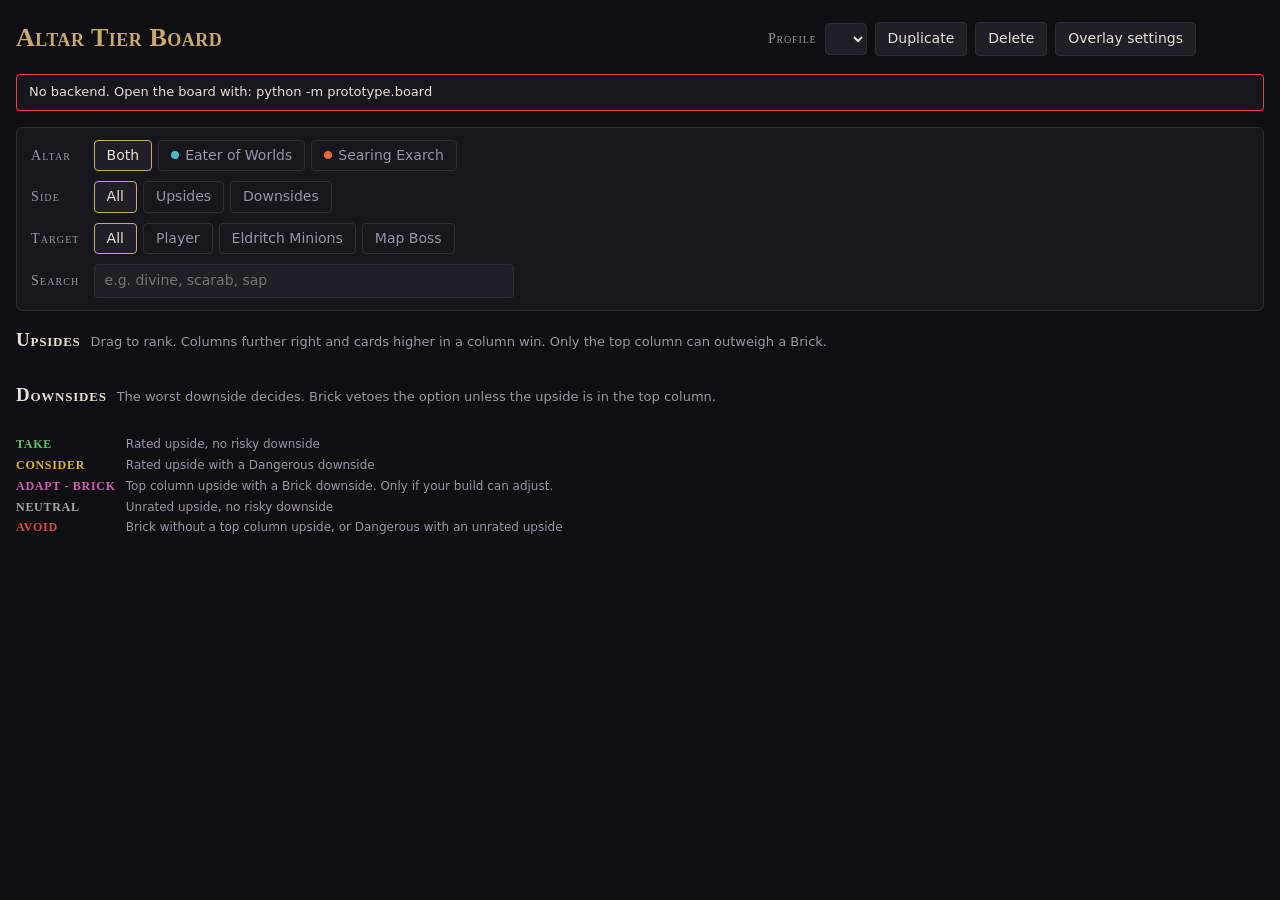
==== ui/board/index.html @ e9143163 "Board: '+ Column' button sits in the header of the top (rightmost) column" ====
<!doctype html>
<html lang="en">
<head>
<meta charset="utf-8">
<meta name="viewport" content="width=device-width, initial-scale=1">
<title>Altar Tier Board</title>
<link rel="stylesheet" href="board.css">
</head>
<body>
<div class="app">
  <header class="top">
    <div class="brand">
      <h1>Altar Tier Board</h1>
      <p id="subtitle">Loading…</p>
    </div>
    <div class="profile">
      <label for="profile">Profile</label>
      <select id="profile"></select>
      <button class="btn" id="dup" type="button">Duplicate</button>
      <button class="btn" id="del" type="button">Delete</button>
      <button class="btn" id="hud-toggle" type="button" aria-expanded="false" aria-controls="hud">Overlay settings</button>
      <span class="saved" id="saved" aria-live="polite"></span>
    </div>
  </header>

  <div class="notice" id="ro" hidden>
    <strong>This profile is read-only.</strong> Duplicate it to make your own version.
  </div>
  <div class="notice error" id="err" hidden></div>

  <section class="filters hud" id="hud" aria-label="Overlay settings" hidden>
    <span class="lbl">Text size</span>
    <div class="ctl">
      <input type="range" id="s-font" min="10" max="24" step="1">
      <output id="o-font" for="s-font"></output>
      <small>icons scale with the text</small>
    </div>
    <span class="lbl">Tiers</span>
    <div class="seg" data-setting="hud_tiers">
      <button type="button" data-v="highlight">Highlight</button>
      <button type="button" data-v="off">Off</button>
    </div>
    <span class="lbl">Values</span>
    <div class="seg" data-setting="hud_values">
      <button type="button" data-v="true">On</button>
      <button type="button" data-v="false">Off</button>
    </div>
    <span class="lbl">Alpha</span>
    <div class="ctl">
      <input type="range" id="s-opacity" min="10" max="100" step="5">
      <output id="o-opacity" for="s-opacity"></output>
      <small>of the option that is not the pick (ADAPT - BRICK is never dimmed)</small>
    </div>
    <span class="lbl">Position</span>
    <div class="ctl">
      <label>X <input type="number" id="s-offset" min="-3000" max="3000" step="10"> px</label>
      <label>Y <input type="number" id="s-bottom" min="0" max="2000" step="5"> px</label>
      <small>Anchor: bottom center of the screen. X moves right (negative: left), Y moves up.</small>
    </div>
    <span></span>
    <div class="ctl">
      <button class="btn" id="s-reset" type="button">Reset to defaults</button>
      <span class="saved" id="s-saved" aria-live="polite"></span>
    </div>
  </section>

  <section class="filters" aria-label="Filters">
    <span class="lbl">Altar</span>
    <div class="seg" data-filter="altar">
      <button type="button" data-v="both" aria-pressed="true">Both</button>
      <button type="button" data-v="eater" aria-pressed="false"><span class="dot" style="background:var(--eater)"></span>Eater of Worlds</button>
      <button type="button" data-v="exarch" aria-pressed="false"><span class="dot" style="background:var(--exarch)"></span>Searing Exarch</button>
    </div>
    <span class="lbl">Side</span>
    <div class="seg" data-filter="side">
      <button type="button" data-v="all" aria-pressed="true">All</button>
      <button type="button" data-v="upside" aria-pressed="false">Upsides</button>
      <button type="button" data-v="downside" aria-pressed="false">Downsides</button>
    </div>
    <span class="lbl">Target</span>
    <div class="seg" data-filter="target">
      <button type="button" data-v="all" aria-pressed="true">All</button>
      <button type="button" data-v="player" aria-pressed="false">Player</button>
      <button type="button" data-v="minions" aria-pressed="false">Eldritch Minions</button>
      <button type="button" data-v="boss" aria-pressed="false">Map Boss</button>
    </div>
    <span class="lbl">Search</span>
    <div class="search-row">
      <input type="search" id="q" placeholder="e.g. divine, scarab, sap" autocomplete="off">
    </div>
  </section>

  <section class="board" id="board-upside">
    <h2>Upsides <small>Drag to rank. Columns further right and cards higher in a column win. Only the top column can outweigh a Brick.</small></h2>
    <div class="cols-wrap"><div class="cols up" id="cols-upside"></div></div>
  </section>
  <section class="board" id="board-downside">
    <h2>Downsides <small>The worst downside decides. Brick vetoes the option unless the upside is in the top column.</small></h2>
    <div class="cols-wrap"><div class="cols down" id="cols-downside"></div></div>
  </section>

  <section class="legend" aria-label="Verdicts">
    <b style="color:var(--v-take)">TAKE</b><span>Rated upside, no risky downside</span>
    <b style="color:var(--v-consider)">CONSIDER</b><span>Rated upside with a Dangerous downside</span>
    <b style="color:var(--v-adapt)">ADAPT - BRICK</b><span>Top column upside with a Brick downside. Only if your build can adjust.</span>
    <b style="color:var(--v-neutral)">NEUTRAL</b><span>Unrated upside, no risky downside</span>
    <b style="color:var(--v-avoid)">AVOID</b><span>Brick without a top column upside, or Dangerous with an unrated upside</span>
  </section>
</div>

<script src="qrc:///qtwebchannel/qwebchannel.js"></script>
<script src="board.js"></script>
</body>
</html>
---- ui/board/board.css ----
/* Single dark look on purpose: the board sits next to the game. */
:root {
  color-scheme: dark;
  --bg: #0f0e12;
  --panel: #17161c;
  --panel-2: #201e27;
  --line: #2e2b36;
  --fg: #e7e1d4;
  --muted: #9b94a7;
  --gold: #c9aa6b;
  --eater: #48b8cc;
  --exarch: #e2683f;
  --up-text: #9db8ff;
  --down-text: #e08b8b;
  --t-s: #d9b25a;
  --t-a: #b48cf0;
  --t-b: #6fa4dc;
  --t-un: #5d5868;
  --t-fine: #6d9a78;
  --t-danger: #e0a43a;
  --t-brick: #e04a4a;
  --v-take: #5cc46a;
  --v-consider: #e2b33c;
  --v-neutral: #a3a7ad;
  --v-avoid: #e04848;
  --v-adapt: #d65db1;
  --font-display: "Palatino Linotype", "Book Antiqua", Georgia, serif;
  --font-body: "Segoe UI", system-ui, sans-serif;
}
* { box-sizing: border-box; }
[hidden] { display: none !important; }   /* display rules below must not override it */
html, body { background: var(--bg); color: var(--fg); margin: 0; }
body { font-family: var(--font-body); font-size: 14px; line-height: 1.4; padding: 20px 16px 40px; }
.app { display: flex; flex-direction: column; gap: 16px; }   /* full window width: wide screens fit more columns */

header.top { display: flex; flex-wrap: wrap; align-items: center; justify-content: space-between; gap: 12px; }
.brand h1 { font-family: var(--font-display); font-weight: 700; font-size: 26px; margin: 0; color: var(--gold); letter-spacing: .02em; font-variant: small-caps; }
.brand p { margin: 2px 0 0; color: var(--muted); font-size: 13px; }
.profile { display: flex; align-items: center; gap: 8px; flex-wrap: wrap; }
.profile label { font-family: var(--font-display); color: var(--muted); font-size: 14px; font-variant: small-caps; letter-spacing: .06em; }
.saved { color: var(--muted); font-size: 12px; min-width: 60px; }
select, button, input { font: inherit; color: var(--fg); }
select, input[type="search"] { background: var(--panel-2); border: 1px solid var(--line); border-radius: 4px; padding: 6px 10px; }
button.btn { background: var(--panel-2); border: 1px solid var(--line); border-radius: 4px; padding: 6px 12px; cursor: pointer; }
button.btn:hover:not(:disabled) { border-color: var(--gold); }
button.btn:disabled { opacity: .4; cursor: default; }
:focus-visible { outline: 2px solid var(--gold); outline-offset: 2px; }

.notice { border: 1px solid var(--line); background: var(--panel); border-radius: 4px; padding: 8px 12px; color: var(--muted); font-size: 13px; }
.notice strong { color: var(--fg); }
.notice.error { border-color: var(--t-brick); color: var(--fg); }

.filters { background: var(--panel); border: 1px solid var(--line); border-radius: 6px; padding: 12px 14px; display: grid; grid-template-columns: auto 1fr; gap: 10px 14px; align-items: center; }
.filters .lbl { font-family: var(--font-display); color: var(--muted); font-size: 14px; font-variant: small-caps; letter-spacing: .08em; }
.seg { display: flex; flex-wrap: wrap; gap: 6px; }
.seg button { background: transparent; border: 1px solid var(--line); border-radius: 4px; padding: 5px 12px; cursor: pointer; color: var(--muted); }
.seg button[aria-pressed="true"] { color: var(--fg); border-color: var(--gold); background: var(--panel-2); }
.seg .dot { display: inline-block; width: 8px; height: 8px; border-radius: 50%; margin-right: 6px; vertical-align: 1px; }
.search-row input { width: 100%; max-width: 420px; }

.board h2 { font-family: var(--font-display); font-weight: 700; font-size: 19px; margin: 0 0 8px; font-variant: small-caps; letter-spacing: .04em; display: flex; align-items: baseline; gap: 10px; }
.board h2 small { font-family: var(--font-body); font-variant: normal; font-weight: 400; font-size: 13px; color: var(--muted); letter-spacing: 0; }
.cols-wrap { overflow-x: auto; padding-bottom: 4px; }
.cols { display: grid; gap: 10px; justify-content: start; }

.col { background: var(--panel); border: 1px solid var(--line); border-top: 3px solid var(--tier); border-radius: 6px; display: flex; flex-direction: column; min-width: 0; }
.col header { display: flex; justify-content: space-between; align-items: baseline; padding: 8px 10px 4px; }
.col header b { font-family: var(--font-display); font-size: 17px; color: var(--tier); letter-spacing: .05em; }
.col header { gap: 6px; }
.col header .count { font-size: 12px; color: var(--muted); font-variant-numeric: tabular-nums; }
.col header .tools { margin-left: auto; display: flex; gap: 2px; opacity: 0; transition: opacity .12s; }
.col:hover header .tools, .col header .tools:focus-within { opacity: 1; }
.col header .tools button { background: transparent; border: 1px solid transparent; border-radius: 3px; color: var(--muted); cursor: pointer; padding: 0 5px; font-size: 13px; }
.col header .tools button:hover:not(:disabled) { border-color: var(--line); color: var(--fg); }
.col header .tools button:disabled { visibility: hidden; }
.col header .add-col { background: var(--panel-2); border: 1px solid var(--line); border-radius: 4px; color: var(--fg); cursor: pointer; padding: 1px 8px; font-size: 12px; white-space: nowrap; }
.col header .add-col:hover:not(:disabled) { border-color: var(--tier); }
.col header .add-col:disabled { opacity: .4; cursor: default; }
.col .hint { font-size: 12px; color: var(--muted); padding: 0 10px 6px; }
.list { display: flex; flex-direction: column; gap: 8px; padding: 6px 8px 10px; min-height: 90px; max-height: 62vh; overflow-y: auto; border-radius: 0 0 6px 6px; }
.col.over .list { background: color-mix(in srgb, var(--tier) 10%, transparent); }
.col.over { border-color: color-mix(in srgb, var(--tier) 60%, var(--line)); }
.drop-mark { flex: none; height: 3px; margin: -2px 2px; border-radius: 2px; background: var(--tier); box-shadow: 0 0 6px var(--tier); pointer-events: none; }
.empty { color: var(--muted); font-size: 12px; text-align: center; padding: 18px 4px; border: 1px dashed var(--line); border-radius: 4px; }

.card { background: var(--panel-2); border: 1px solid var(--line); border-radius: 5px; padding: 8px 9px; cursor: grab; display: flex; flex-direction: column; gap: 6px; user-select: none; }
.card:hover { border-color: color-mix(in srgb, var(--gold) 60%, var(--line)); }
.card.dragging { opacity: .4; }
.card.locked { cursor: default; }
.card .meta { display: flex; gap: 6px; align-items: center; flex-wrap: wrap; font-size: 11px; }
.chip { border: 1px solid var(--line); border-radius: 3px; padding: 1px 6px; color: var(--muted); text-transform: uppercase; letter-spacing: .06em; }
.chip.altar { color: var(--c); border-color: color-mix(in srgb, var(--c) 45%, var(--line)); }
.chip.rare { color: var(--t-s); border-color: color-mix(in srgb, var(--t-s) 45%, var(--line)); }
.card .w { margin-left: auto; color: var(--muted); font-variant-numeric: tabular-nums; }
.card .txt { font-size: 13.5px; line-height: 1.3; }
.card.upside .txt { color: var(--up-text); }
.card.downside .txt { color: var(--down-text); }
.card .moves { display: flex; justify-content: space-between; }
.card .moves button { background: transparent; border: 1px solid transparent; color: var(--muted); border-radius: 3px; padding: 0 6px; cursor: pointer; font-size: 13px; }
.card .moves button:hover:not(:disabled) { border-color: var(--line); color: var(--fg); }
.card .moves button:disabled { visibility: hidden; }

.legend { display: grid; grid-template-columns: auto 1fr; gap: 4px 10px; font-size: 12px; color: var(--muted); max-width: 640px; }
.legend b { font-family: var(--font-display); letter-spacing: .06em; }

.hud .ctl { display: flex; align-items: center; gap: 10px; flex-wrap: wrap; }
.hud .ctl small { color: var(--muted); font-size: 12px; }
.hud .ctl label { display: flex; align-items: center; gap: 6px; color: var(--muted); }
.hud input[type="range"] { width: 220px; accent-color: var(--gold); }
.hud input[type="number"] { width: 80px; background: var(--panel-2); border: 1px solid var(--line); border-radius: 4px; padding: 5px 8px; }
.hud output { min-width: 48px; font-variant-numeric: tabular-nums; }
button.btn[aria-expanded="true"] { border-color: var(--gold); }
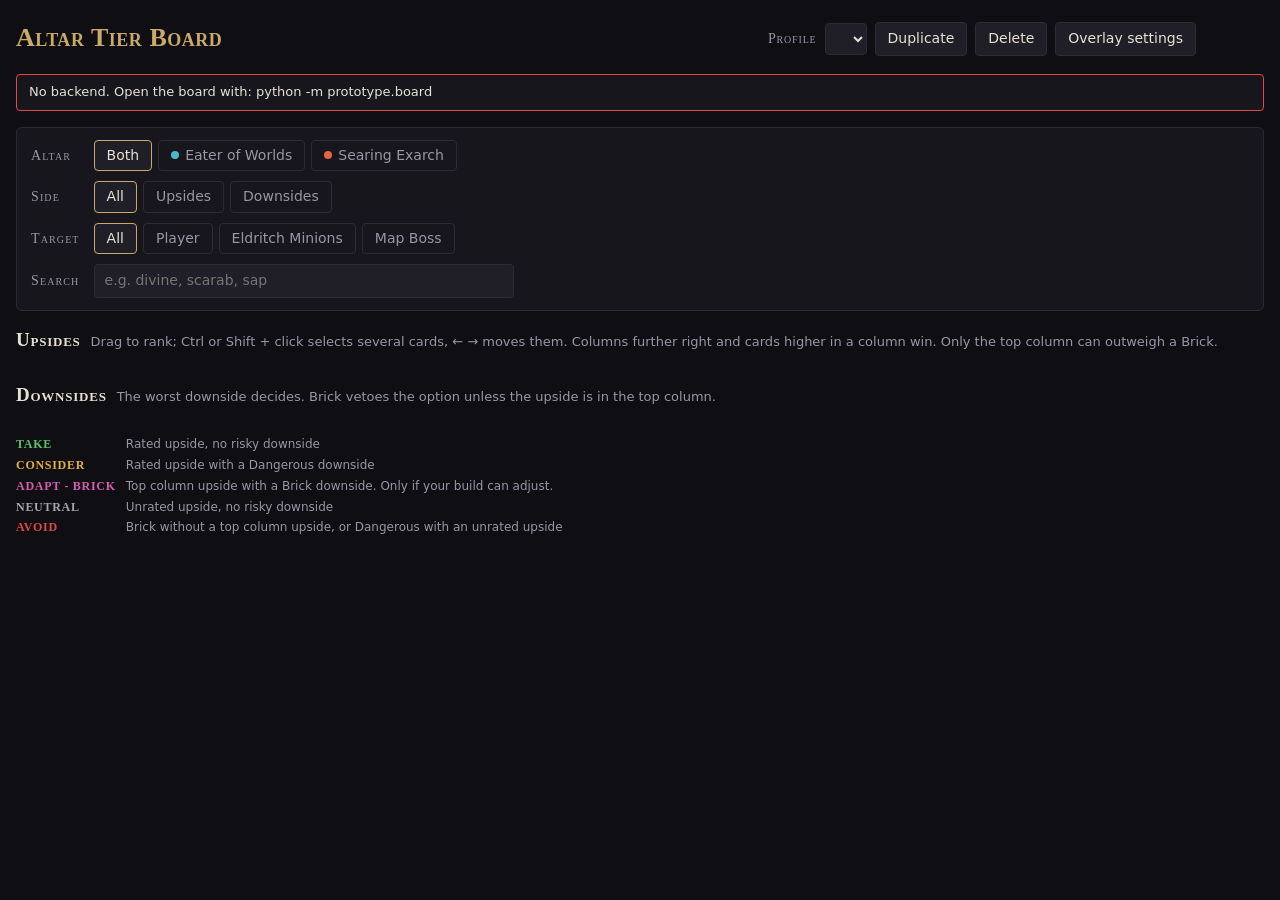
==== commit 75dc4e80: "Board cards: altar-colored split frame, target scene, reward icon; Ctrl/Shift multi-select replaces " ====
--- a/ui/board/index.html
+++ b/ui/board/index.html
@@ -91,7 +91,7 @@
   </section>
 
   <section class="board" id="board-upside">
-    <h2>Upsides <small>Drag to rank. Columns further right and cards higher in a column win. Only the top column can outweigh a Brick.</small></h2>
+    <h2>Upsides <small>Drag to rank; Ctrl or Shift + click selects several cards, ← → moves them. Columns further right and cards higher in a column win. Only the top column can outweigh a Brick.</small></h2>
     <div class="cols-wrap"><div class="cols up" id="cols-upside"></div></div>
   </section>
   <section class="board" id="board-downside">
--- a/ui/board/board.css
+++ b/ui/board/board.css
@@ -24,6 +24,7 @@
   --v-neutral: #a3a7ad;
   --v-avoid: #e04848;
   --v-adapt: #d65db1;
+  --card-art: .4;                     /* how strongly the target scene shows behind a card */
   --font-display: "Palatino Linotype", "Book Antiqua", Georgia, serif;
   --font-body: "Segoe UI", system-ui, sans-serif;
 }
@@ -73,9 +74,17 @@
 .col header .tools button { background: transparent; border: 1px solid transparent; border-radius: 3px; color: var(--muted); cursor: pointer; padding: 0 5px; font-size: 13px; }
 .col header .tools button:hover:not(:disabled) { border-color: var(--line); color: var(--fg); }
 .col header .tools button:disabled { visibility: hidden; }
-.col header .add-col { background: var(--panel-2); border: 1px solid var(--line); border-radius: 4px; color: var(--fg); cursor: pointer; padding: 1px 8px; font-size: 12px; white-space: nowrap; }
-.col header .add-col:hover:not(:disabled) { border-color: var(--tier); }
-.col header .add-col:disabled { opacity: .4; cursor: default; }
+.col header:has(.add-col) { align-items: center; }
+.col header .add-col {
+  display: inline-flex; align-items: center; gap: 5px; margin-left: 4px; padding: 3px 11px 3px 9px;
+  border: 1px solid color-mix(in srgb, var(--tier) 55%, var(--line)); border-radius: 999px;
+  background: color-mix(in srgb, var(--tier) 14%, var(--panel-2)); color: var(--tier);
+  font: 600 12px/16px var(--font-body); letter-spacing: .02em; white-space: nowrap; cursor: pointer;
+  transition: background .12s, border-color .12s;
+}
+.col header .add-col .plus { font-size: 16px; line-height: 1; margin-top: -1px; }
+.col header .add-col:hover:not(:disabled) { background: color-mix(in srgb, var(--tier) 26%, var(--panel-2)); border-color: var(--tier); }
+.col header .add-col:disabled { opacity: .35; cursor: default; }
 .col .hint { font-size: 12px; color: var(--muted); padding: 0 10px 6px; }
 .list { display: flex; flex-direction: column; gap: 8px; padding: 6px 8px 10px; min-height: 90px; max-height: 62vh; overflow-y: auto; border-radius: 0 0 6px 6px; }
 .col.over .list { background: color-mix(in srgb, var(--tier) 10%, transparent); }
@@ -83,22 +92,62 @@
 .drop-mark { flex: none; height: 3px; margin: -2px 2px; border-radius: 2px; background: var(--tier); box-shadow: 0 0 6px var(--tier); pointer-events: none; }
 .empty { color: var(--muted); font-size: 12px; text-align: center; padding: 18px 4px; border: 1px dashed var(--line); border-radius: 4px; }
 
-.card { background: var(--panel-2); border: 1px solid var(--line); border-radius: 5px; padding: 8px 9px; cursor: grab; display: flex; flex-direction: column; gap: 6px; user-select: none; }
-.card:hover { border-color: color-mix(in srgb, var(--gold) 60%, var(--line)); }
+/* Card: altar-colored frame (split along a slanted gold seam when the mod rolls on both altars),
+   the target scene faded in behind the text, the reward icon on the right. */
+.card {
+  --cut-a: 57%; --cut-b: 43%;                         /* where the seam meets the top and bottom edge */
+  position: relative; isolation: isolate; overflow: hidden; flex: none;
+  background: var(--panel-2); border-radius: 6px; cursor: grab; user-select: none;
+}
 .card.dragging { opacity: .4; }
+.card.selected { outline: 2px solid var(--gold); outline-offset: 1px; box-shadow: 0 0 10px color-mix(in srgb, var(--gold) 45%, transparent); }
 .card.locked { cursor: default; }
+.card .body { position: relative; z-index: 2; display: flex; flex-direction: column; gap: 6px; padding: 8px 10px 8px 9px; }
+.card.has-reward .body { padding-right: 58px; }
+.card::before {                                       /* evens out the scene so the text stays calm */
+  content: ""; position: absolute; inset: 0; z-index: 1; pointer-events: none;
+  background: linear-gradient(to right, rgb(15 14 18 / .55), rgb(15 14 18 / .35));
+}
+.card .art {
+  position: absolute; inset: 0; z-index: 0; pointer-events: none; opacity: var(--card-art);
+  background-repeat: no-repeat; background-size: 130% auto; background-position: center 30%;
+  filter: blur(1px) saturate(.8);
+  -webkit-mask-image: radial-gradient(ellipse at 50% 40%, #000 35%, transparent 75%);
+  mask-image: radial-gradient(ellipse at 50% 40%, #000 35%, transparent 75%);
+}
+.card .fr { position: absolute; inset: 0; z-index: 3; border: 2px solid var(--c); border-radius: inherit; pointer-events: none; }
+.card .fr-eater { --c: var(--eater); }
+.card .fr-exarch { --c: var(--exarch); }
+.card:hover .fr { filter: brightness(1.3); }
+.card[data-alt="both"] .art-eater { background-position: 10% 30%; }
+.card[data-alt="both"] .art-exarch { background-position: 90% 30%; }
+.card[data-alt="both"] :is(.art-eater, .fr-eater) { clip-path: polygon(0 0, var(--cut-a) 0, var(--cut-b) 100%, 0 100%); }
+.card[data-alt="both"] :is(.art-exarch, .fr-exarch) { clip-path: polygon(var(--cut-a) 0, 100% 0, 100% 100%, var(--cut-b) 100%); }
+.card[data-alt="both"]::after {                       /* the gold seam: a short piece on each edge plus a faint line across */
+  content: ""; position: absolute; inset: 0; z-index: 3; pointer-events: none;
+  background:
+    linear-gradient(var(--gold), var(--gold)) top / 100% 2px no-repeat,
+    linear-gradient(var(--gold), var(--gold)) bottom / 100% 2px no-repeat;
+  clip-path: polygon(calc(var(--cut-a) - 4px) 0, calc(var(--cut-a) + 4px) 0, calc(var(--cut-b) + 4px) 100%, calc(var(--cut-b) - 4px) 100%);
+}
+.card[data-alt="both"] .body::before {
+  content: ""; position: absolute; inset: 0; z-index: -1; pointer-events: none;
+  background: color-mix(in srgb, var(--gold) 22%, transparent);
+  clip-path: polygon(calc(var(--cut-a) - .5px) 0, calc(var(--cut-a) + .5px) 0, calc(var(--cut-b) + .5px) 100%, calc(var(--cut-b) - .5px) 100%);
+}
+.card .reward {
+  position: absolute; z-index: 2; right: 8px; top: 50%; transform: translateY(-50%);
+  width: 46px; height: 46px; object-fit: contain; pointer-events: none;
+  filter: drop-shadow(0 1px 3px rgb(0 0 0 / .8));
+}
 .card .meta { display: flex; gap: 6px; align-items: center; flex-wrap: wrap; font-size: 11px; }
-.chip { border: 1px solid var(--line); border-radius: 3px; padding: 1px 6px; color: var(--muted); text-transform: uppercase; letter-spacing: .06em; }
-.chip.altar { color: var(--c); border-color: color-mix(in srgb, var(--c) 45%, var(--line)); }
+.card .txt, .card .meta { text-shadow: 0 0 3px rgb(0 0 0 / .9), 0 1px 2px #000; }
+.chip { border: 1px solid var(--line); border-radius: 3px; padding: 1px 6px; color: var(--muted); text-transform: uppercase; letter-spacing: .06em; background: color-mix(in srgb, var(--panel-2) 70%, transparent); }
 .chip.rare { color: var(--t-s); border-color: color-mix(in srgb, var(--t-s) 45%, var(--line)); }
-.card .w { margin-left: auto; color: var(--muted); font-variant-numeric: tabular-nums; }
 .card .txt { font-size: 13.5px; line-height: 1.3; }
-.card.upside .txt { color: var(--up-text); }
-.card.downside .txt { color: var(--down-text); }
-.card .moves { display: flex; justify-content: space-between; }
-.card .moves button { background: transparent; border: 1px solid transparent; color: var(--muted); border-radius: 3px; padding: 0 6px; cursor: pointer; font-size: 13px; }
-.card .moves button:hover:not(:disabled) { border-color: var(--line); color: var(--fg); }
-.card .moves button:disabled { visibility: hidden; }
+.card.upside .txt { color: color-mix(in srgb, var(--up-text) 80%, #fff); }
+.card.downside .txt { color: color-mix(in srgb, var(--down-text) 80%, #fff); }
+.sr { position: absolute; width: 1px; height: 1px; overflow: hidden; clip-path: inset(50%); white-space: nowrap; }
 
 .legend { display: grid; grid-template-columns: auto 1fr; gap: 4px 10px; font-size: 12px; color: var(--muted); max-width: 640px; }
 .legend b { font-family: var(--font-display); letter-spacing: .06em; }
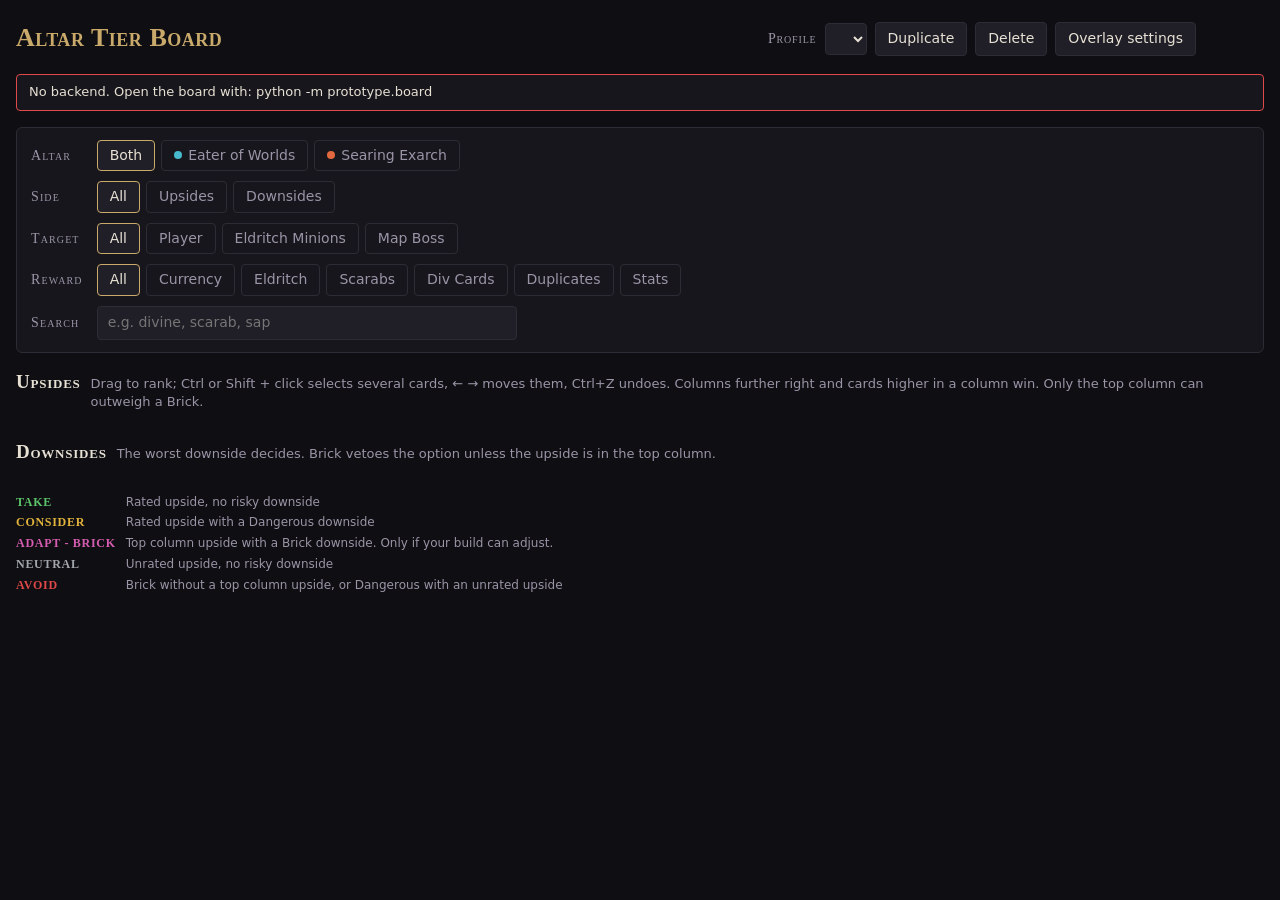
==== commit 7d4119fa: "Board: Ctrl+Z / Ctrl+Y undo and redo, reward quick filter (Currency, Eldritch, Scarabs, Div Cards, D" ====
--- a/ui/board/index.html
+++ b/ui/board/index.html
@@ -84,6 +84,16 @@
       <button type="button" data-v="minions" aria-pressed="false">Eldritch Minions</button>
       <button type="button" data-v="boss" aria-pressed="false">Map Boss</button>
     </div>
+    <span class="lbl">Reward</span>
+    <div class="seg" data-filter="reward" title="Upsides only; picking a reward hides the downsides">
+      <button type="button" data-v="all" aria-pressed="true">All</button>
+      <button type="button" data-v="currency" aria-pressed="false">Currency</button>
+      <button type="button" data-v="eldritch" aria-pressed="false">Eldritch</button>
+      <button type="button" data-v="scarab" aria-pressed="false">Scarabs</button>
+      <button type="button" data-v="divcard" aria-pressed="false">Div Cards</button>
+      <button type="button" data-v="dup" aria-pressed="false">Duplicates</button>
+      <button type="button" data-v="stat" aria-pressed="false">Stats</button>
+    </div>
     <span class="lbl">Search</span>
     <div class="search-row">
       <input type="search" id="q" placeholder="e.g. divine, scarab, sap" autocomplete="off">
@@ -91,7 +101,7 @@
   </section>
 
   <section class="board" id="board-upside">
-    <h2>Upsides <small>Drag to rank; Ctrl or Shift + click selects several cards, ← → moves them. Columns further right and cards higher in a column win. Only the top column can outweigh a Brick.</small></h2>
+    <h2>Upsides <small>Drag to rank; Ctrl or Shift + click selects several cards, ← → moves them, Ctrl+Z undoes. Columns further right and cards higher in a column win. Only the top column can outweigh a Brick.</small></h2>
     <div class="cols-wrap"><div class="cols up" id="cols-upside"></div></div>
   </section>
   <section class="board" id="board-downside">
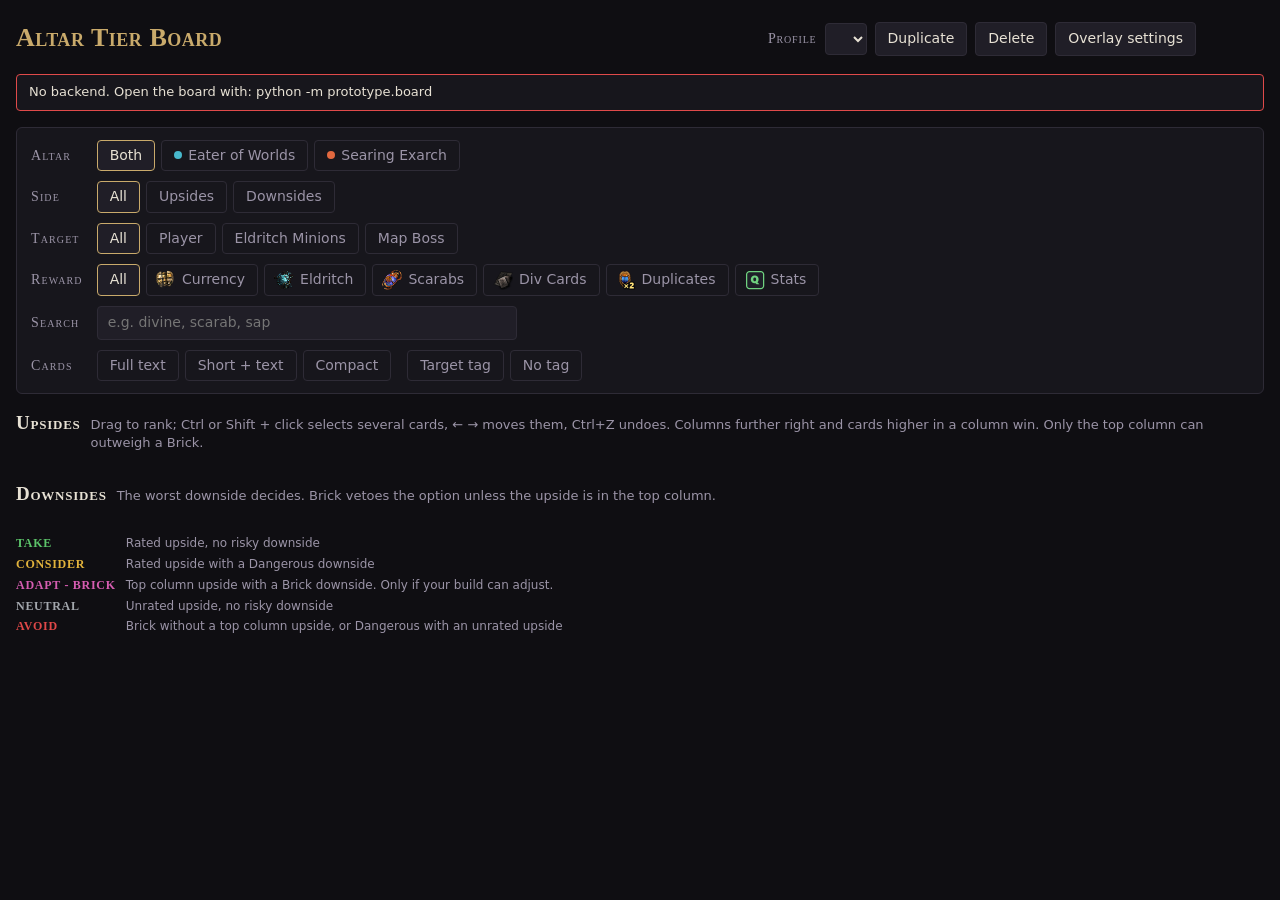
==== commit ce085cab: "Board: card styles (short label + text default, full text, compact), target tag toggle, reward filte" ====
--- a/ui/board/index.html
+++ b/ui/board/index.html
@@ -6,7 +6,7 @@
 <title>Altar Tier Board</title>
 <link rel="stylesheet" href="board.css">
 </head>
-<body>
+<body data-cards="short" data-target-tag="true">
 <div class="app">
   <header class="top">
     <div class="brand">
@@ -87,16 +87,28 @@
     <span class="lbl">Reward</span>
     <div class="seg" data-filter="reward" title="Upsides only; picking a reward hides the downsides">
       <button type="button" data-v="all" aria-pressed="true">All</button>
-      <button type="button" data-v="currency" aria-pressed="false">Currency</button>
-      <button type="button" data-v="eldritch" aria-pressed="false">Eldritch</button>
-      <button type="button" data-v="scarab" aria-pressed="false">Scarabs</button>
-      <button type="button" data-v="divcard" aria-pressed="false">Div Cards</button>
-      <button type="button" data-v="dup" aria-pressed="false">Duplicates</button>
-      <button type="button" data-v="stat" aria-pressed="false">Stats</button>
+      <button type="button" data-v="currency" aria-pressed="false"><img class="ico" src="../../prototype/assets/mods/chaos-orb.png" alt="">Currency</button>
+      <button type="button" data-v="eldritch" aria-pressed="false"><img class="ico" src="../../prototype/assets/mods/grand-eldritch-ichor.png" alt="">Eldritch</button>
+      <button type="button" data-v="scarab" aria-pressed="false"><img class="ico" src="../../prototype/assets/mods/cartography-scarab.png" alt="">Scarabs</button>
+      <button type="button" data-v="divcard" aria-pressed="false"><img class="ico" src="../../prototype/assets/mods/div-card-div-cards.png" alt="">Div Cards</button>
+      <button type="button" data-v="dup" aria-pressed="false"><img class="ico" src="../../prototype/assets/mods/dup-scarabs.png" alt="">Duplicates</button>
+      <button type="button" data-v="stat" aria-pressed="false"><img class="ico" src="../../prototype/assets/mods/stat-quantity.png" alt="">Stats</button>
     </div>
     <span class="lbl">Search</span>
     <div class="search-row">
       <input type="search" id="q" placeholder="e.g. divine, scarab, sap" autocomplete="off">
+    </div>
+    <span class="lbl">Cards</span>
+    <div class="view-row">
+      <div class="seg" data-setting="board_cards" aria-label="Card text">
+        <button type="button" data-v="full">Full text</button>
+        <button type="button" data-v="short">Short + text</button>
+        <button type="button" data-v="compact">Compact</button>
+      </div>
+      <div class="seg" data-setting="board_target_tag" aria-label="Target tag">
+        <button type="button" data-v="true">Target tag</button>
+        <button type="button" data-v="false">No tag</button>
+      </div>
     </div>
   </section>
 
--- a/ui/board/board.css
+++ b/ui/board/board.css
@@ -56,6 +56,8 @@
 .seg { display: flex; flex-wrap: wrap; gap: 6px; }
 .seg button { background: transparent; border: 1px solid var(--line); border-radius: 4px; padding: 5px 12px; cursor: pointer; color: var(--muted); }
 .seg button[aria-pressed="true"] { color: var(--fg); border-color: var(--gold); background: var(--panel-2); }
+.seg .ico { width: 20px; height: 20px; object-fit: contain; margin: -3px 6px -3px -3px; vertical-align: middle; }
+.view-row { display: flex; flex-wrap: wrap; gap: 6px 16px; }
 .seg .dot { display: inline-block; width: 8px; height: 8px; border-radius: 50%; margin-right: 6px; vertical-align: 1px; }
 .search-row input { width: 100%; max-width: 420px; }
 
@@ -141,12 +143,27 @@
   filter: drop-shadow(0 1px 3px rgb(0 0 0 / .8));
 }
 .card .meta { display: flex; gap: 6px; align-items: center; flex-wrap: wrap; font-size: 11px; }
-.card .txt, .card .meta { text-shadow: 0 0 3px rgb(0 0 0 / .9), 0 1px 2px #000; }
+.card .txt, .card .meta, .card .head { text-shadow: 0 0 3px rgb(0 0 0 / .9), 0 1px 2px #000; }
 .chip { border: 1px solid var(--line); border-radius: 3px; padding: 1px 6px; color: var(--muted); text-transform: uppercase; letter-spacing: .06em; background: color-mix(in srgb, var(--panel-2) 70%, transparent); }
-.chip.rare { color: var(--t-s); border-color: color-mix(in srgb, var(--t-s) 45%, var(--line)); }
 .card .txt { font-size: 13.5px; line-height: 1.3; }
 .card.upside .txt { color: color-mix(in srgb, var(--up-text) 80%, #fff); }
 .card.downside .txt { color: color-mix(in srgb, var(--down-text) 80%, #fff); }
+/* Card styles (settings.json board_cards): full = mod text only, short = short label above the
+   mod text (shown once when both say the same), compact = short label only, one line. */
+.card .head { font-family: var(--font-display); font-size: 17px; font-weight: 700; line-height: 1.15; letter-spacing: .01em; }
+.card.upside .head { color: color-mix(in srgb, var(--up-text) 55%, #fff); }
+.card.downside .head { color: color-mix(in srgb, var(--down-text) 60%, #fff); }
+body[data-cards="full"] .card .head { display: none; }
+body[data-cards="short"] .card .body { gap: 4px; }
+body[data-cards="short"] .card:not(.same) .txt { font-size: 12px; line-height: 1.25; color: var(--muted); }
+body[data-cards="short"] .card.same .txt,
+body[data-cards="compact"] .card .txt { display: none; }
+body[data-cards="compact"] .card .body { flex-direction: row; align-items: center; gap: 8px; padding-block: 7px; min-height: 48px; }
+body[data-cards="compact"] .card .meta { width: 76px; flex: none; }
+body[data-cards="compact"] .card .head { font-size: 16px; flex: 1; min-width: 0; }
+body[data-cards="compact"] .card .reward { width: 38px; height: 38px; }
+body[data-cards="compact"] .card.has-reward .body { padding-right: 52px; }
+body[data-target-tag="false"] .card .meta { display: none; }
 .sr { position: absolute; width: 1px; height: 1px; overflow: hidden; clip-path: inset(50%); white-space: nowrap; }
 
 .legend { display: grid; grid-template-columns: auto 1fr; gap: 4px 10px; font-size: 12px; color: var(--muted); max-width: 640px; }
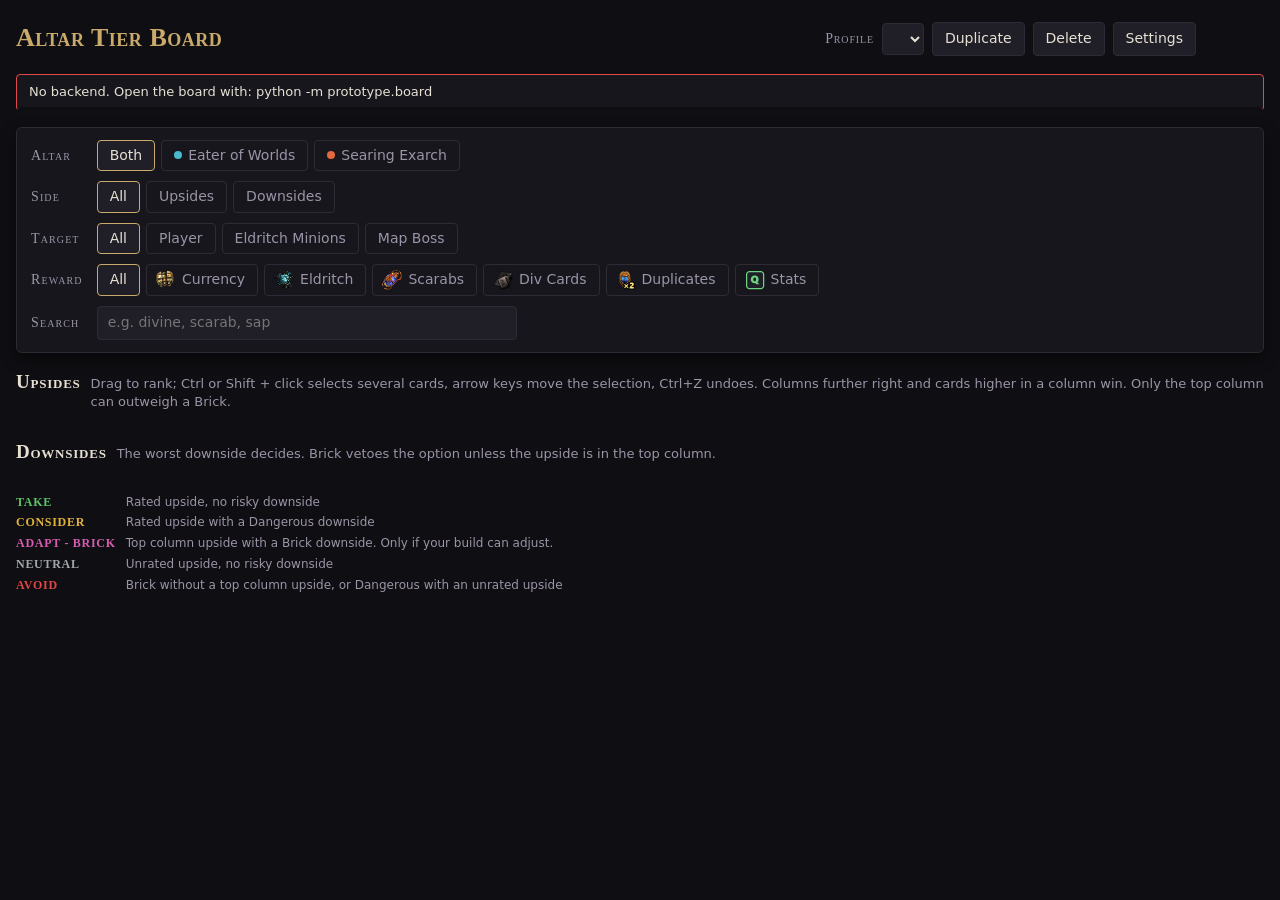
==== commit cb2cb541: "Board: 'Settings' panel holds card style and target tag, sticky filter bar, short label and text alw" ====
--- a/ui/board/index.html
+++ b/ui/board/index.html
@@ -18,7 +18,7 @@
       <select id="profile"></select>
       <button class="btn" id="dup" type="button">Duplicate</button>
       <button class="btn" id="del" type="button">Delete</button>
-      <button class="btn" id="hud-toggle" type="button" aria-expanded="false" aria-controls="hud">Overlay settings</button>
+      <button class="btn" id="hud-toggle" type="button" aria-expanded="false" aria-controls="hud">Settings</button>
       <span class="saved" id="saved" aria-live="polite"></span>
     </div>
   </header>
@@ -28,7 +28,20 @@
   </div>
   <div class="notice error" id="err" hidden></div>
 
-  <section class="filters hud" id="hud" aria-label="Overlay settings" hidden>
+  <section class="filters hud" id="hud" aria-label="Settings" hidden>
+    <h3 class="grp">Board cards</h3>
+    <span class="lbl">Text</span>
+    <div class="seg" data-setting="board_cards">
+      <button type="button" data-v="short">Short + text</button>
+      <button type="button" data-v="full">Full text</button>
+      <button type="button" data-v="compact">Compact</button>
+    </div>
+    <span class="lbl">Target tag</span>
+    <div class="seg" data-setting="board_target_tag">
+      <button type="button" data-v="true">On</button>
+      <button type="button" data-v="false">Off</button>
+    </div>
+    <h3 class="grp">Overlay</h3>
     <span class="lbl">Text size</span>
     <div class="ctl">
       <input type="range" id="s-font" min="10" max="24" step="1">
@@ -59,12 +72,12 @@
     </div>
     <span></span>
     <div class="ctl">
-      <button class="btn" id="s-reset" type="button">Reset to defaults</button>
+      <button class="btn" id="s-reset" type="button">Reset overlay to defaults</button>
       <span class="saved" id="s-saved" aria-live="polite"></span>
     </div>
   </section>
 
-  <section class="filters" aria-label="Filters">
+  <section class="filters sticky" aria-label="Filters">
     <span class="lbl">Altar</span>
     <div class="seg" data-filter="altar">
       <button type="button" data-v="both" aria-pressed="true">Both</button>
@@ -98,22 +111,10 @@
     <div class="search-row">
       <input type="search" id="q" placeholder="e.g. divine, scarab, sap" autocomplete="off">
     </div>
-    <span class="lbl">Cards</span>
-    <div class="view-row">
-      <div class="seg" data-setting="board_cards" aria-label="Card text">
-        <button type="button" data-v="full">Full text</button>
-        <button type="button" data-v="short">Short + text</button>
-        <button type="button" data-v="compact">Compact</button>
-      </div>
-      <div class="seg" data-setting="board_target_tag" aria-label="Target tag">
-        <button type="button" data-v="true">Target tag</button>
-        <button type="button" data-v="false">No tag</button>
-      </div>
-    </div>
   </section>
 
   <section class="board" id="board-upside">
-    <h2>Upsides <small>Drag to rank; Ctrl or Shift + click selects several cards, ← → moves them, Ctrl+Z undoes. Columns further right and cards higher in a column win. Only the top column can outweigh a Brick.</small></h2>
+    <h2>Upsides <small>Drag to rank; Ctrl or Shift + click selects several cards, arrow keys move the selection, Ctrl+Z undoes. Columns further right and cards higher in a column win. Only the top column can outweigh a Brick.</small></h2>
     <div class="cols-wrap"><div class="cols up" id="cols-upside"></div></div>
   </section>
   <section class="board" id="board-downside">
--- a/ui/board/board.css
+++ b/ui/board/board.css
@@ -57,8 +57,11 @@
 .seg button { background: transparent; border: 1px solid var(--line); border-radius: 4px; padding: 5px 12px; cursor: pointer; color: var(--muted); }
 .seg button[aria-pressed="true"] { color: var(--fg); border-color: var(--gold); background: var(--panel-2); }
 .seg .ico { width: 20px; height: 20px; object-fit: contain; margin: -3px 6px -3px -3px; vertical-align: middle; }
-.view-row { display: flex; flex-wrap: wrap; gap: 6px 16px; }
 .seg .dot { display: inline-block; width: 8px; height: 8px; border-radius: 50%; margin-right: 6px; vertical-align: 1px; }
+/* The filter bar stays at the top while scrolling down to the downsides. */
+.filters.sticky { position: sticky; top: 0; z-index: 20; box-shadow: 0 6px 14px rgb(0 0 0 / .55), 0 -20px 0 var(--bg); }
+.filters .grp { grid-column: 1 / -1; margin: 4px 0 -2px; font-family: var(--font-display); font-variant: small-caps; font-size: 16px; letter-spacing: .06em; color: var(--gold); }
+.filters .grp:not(:first-child) { margin-top: 10px; padding-top: 10px; border-top: 1px solid var(--line); }
 .search-row input { width: 100%; max-width: 420px; }
 
 .board h2 { font-family: var(--font-display); font-weight: 700; font-size: 19px; margin: 0 0 8px; font-variant: small-caps; letter-spacing: .04em; display: flex; align-items: baseline; gap: 10px; }
@@ -149,14 +152,13 @@
 .card.upside .txt { color: color-mix(in srgb, var(--up-text) 80%, #fff); }
 .card.downside .txt { color: color-mix(in srgb, var(--down-text) 80%, #fff); }
 /* Card styles (settings.json board_cards): full = mod text only, short = short label above the
-   mod text (shown once when both say the same), compact = short label only, one line. */
+   mod text, compact = short label only, one line. */
 .card .head { font-family: var(--font-display); font-size: 17px; font-weight: 700; line-height: 1.15; letter-spacing: .01em; }
 .card.upside .head { color: color-mix(in srgb, var(--up-text) 55%, #fff); }
 .card.downside .head { color: color-mix(in srgb, var(--down-text) 60%, #fff); }
 body[data-cards="full"] .card .head { display: none; }
 body[data-cards="short"] .card .body { gap: 4px; }
-body[data-cards="short"] .card:not(.same) .txt { font-size: 12px; line-height: 1.25; color: var(--muted); }
-body[data-cards="short"] .card.same .txt,
+body[data-cards="short"] .card .txt { font-size: 12px; line-height: 1.25; color: var(--muted); }
 body[data-cards="compact"] .card .txt { display: none; }
 body[data-cards="compact"] .card .body { flex-direction: row; align-items: center; gap: 8px; padding-block: 7px; min-height: 48px; }
 body[data-cards="compact"] .card .meta { width: 76px; flex: none; }
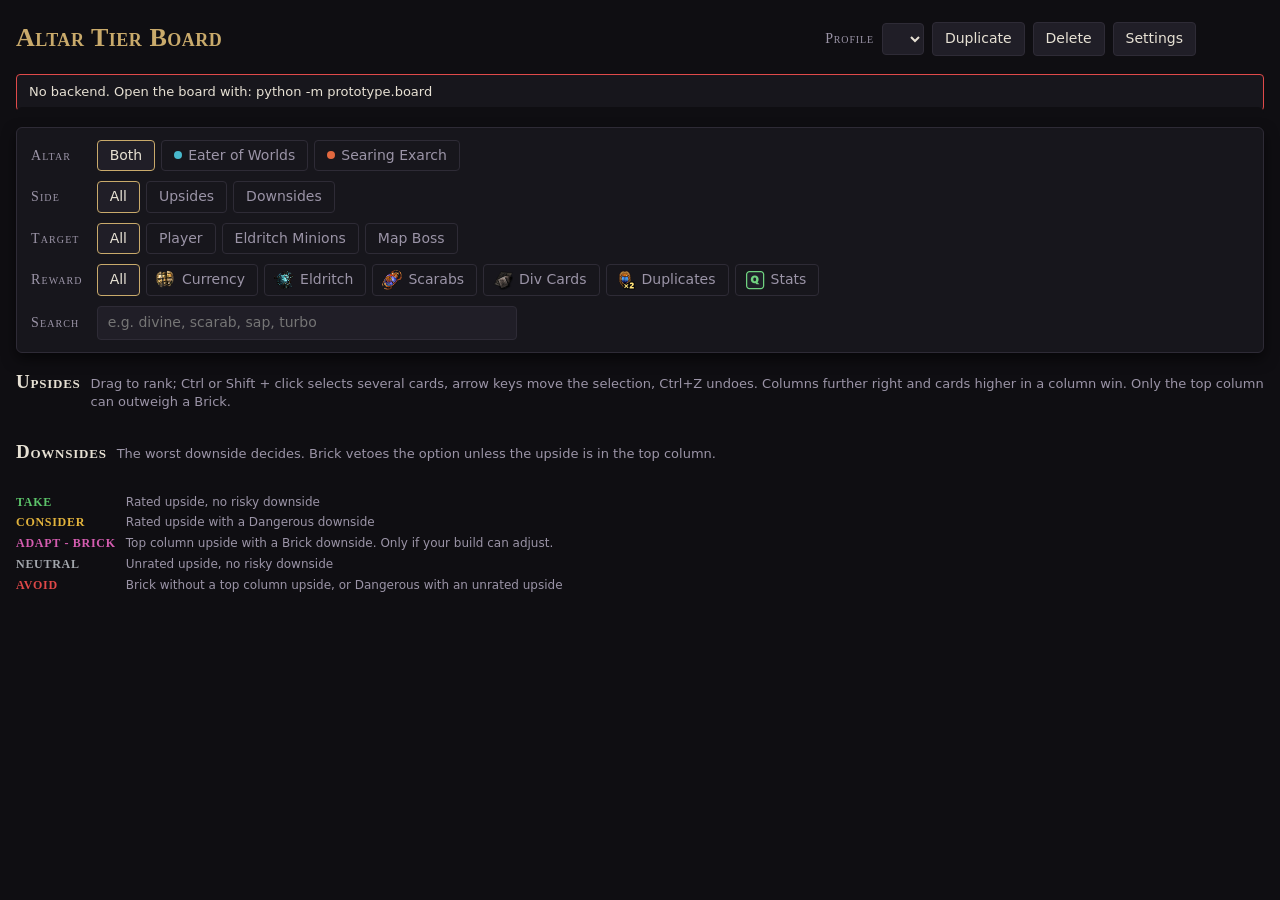
==== commit d8223fbc: "Board: search also matches the short label (e.g. Turbo)" ====
--- a/ui/board/index.html
+++ b/ui/board/index.html
@@ -109,7 +109,7 @@
     </div>
     <span class="lbl">Search</span>
     <div class="search-row">
-      <input type="search" id="q" placeholder="e.g. divine, scarab, sap" autocomplete="off">
+      <input type="search" id="q" placeholder="e.g. divine, scarab, sap, turbo" autocomplete="off">
     </div>
   </section>
 
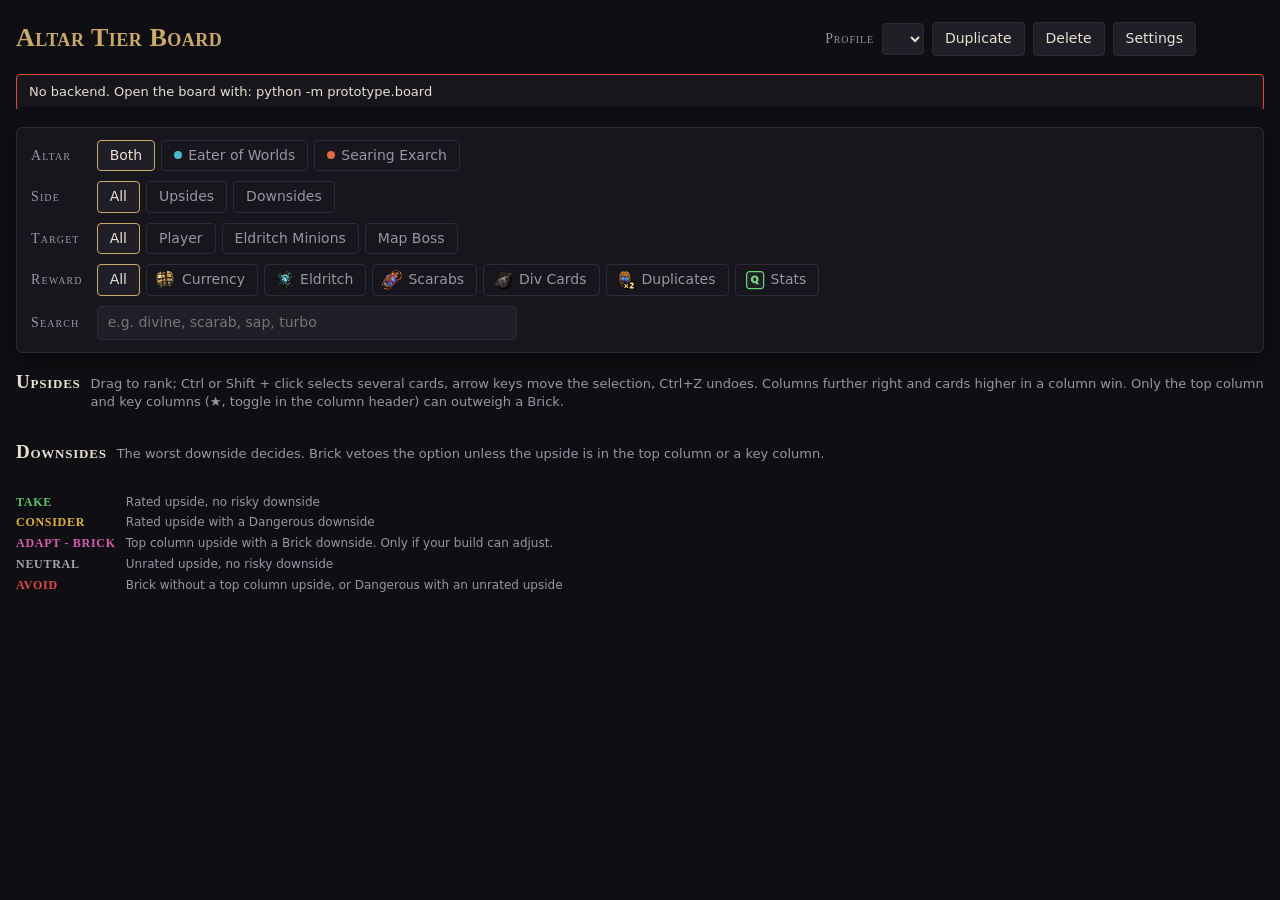
==== commit 2bbe3074: "Verdict: a CONSIDER with an upside further right beats a TAKE; key columns (star) get top column tre" ====
--- a/ui/board/index.html
+++ b/ui/board/index.html
@@ -114,11 +114,11 @@
   </section>
 
   <section class="board" id="board-upside">
-    <h2>Upsides <small>Drag to rank; Ctrl or Shift + click selects several cards, arrow keys move the selection, Ctrl+Z undoes. Columns further right and cards higher in a column win. Only the top column can outweigh a Brick.</small></h2>
+    <h2>Upsides <small>Drag to rank; Ctrl or Shift + click selects several cards, arrow keys move the selection, Ctrl+Z undoes. Columns further right and cards higher in a column win. Only the top column and key columns (★, toggle in the column header) can outweigh a Brick.</small></h2>
     <div class="cols-wrap"><div class="cols up" id="cols-upside"></div></div>
   </section>
   <section class="board" id="board-downside">
-    <h2>Downsides <small>The worst downside decides. Brick vetoes the option unless the upside is in the top column.</small></h2>
+    <h2>Downsides <small>The worst downside decides. Brick vetoes the option unless the upside is in the top column or a key column.</small></h2>
     <div class="cols-wrap"><div class="cols down" id="cols-downside"></div></div>
   </section>
 
--- a/ui/board/board.css
+++ b/ui/board/board.css
@@ -72,6 +72,7 @@
 .col { background: var(--panel); border: 1px solid var(--line); border-top: 3px solid var(--tier); border-radius: 6px; display: flex; flex-direction: column; min-width: 0; }
 .col header { display: flex; justify-content: space-between; align-items: baseline; padding: 8px 10px 4px; }
 .col header b { font-family: var(--font-display); font-size: 17px; color: var(--tier); letter-spacing: .05em; }
+.col header b .star { font-size: 14px; }
 .col header { gap: 6px; }
 .col header .count { font-size: 12px; color: var(--muted); font-variant-numeric: tabular-nums; }
 .col header .tools { margin-left: auto; display: flex; gap: 2px; opacity: 0; transition: opacity .12s; }
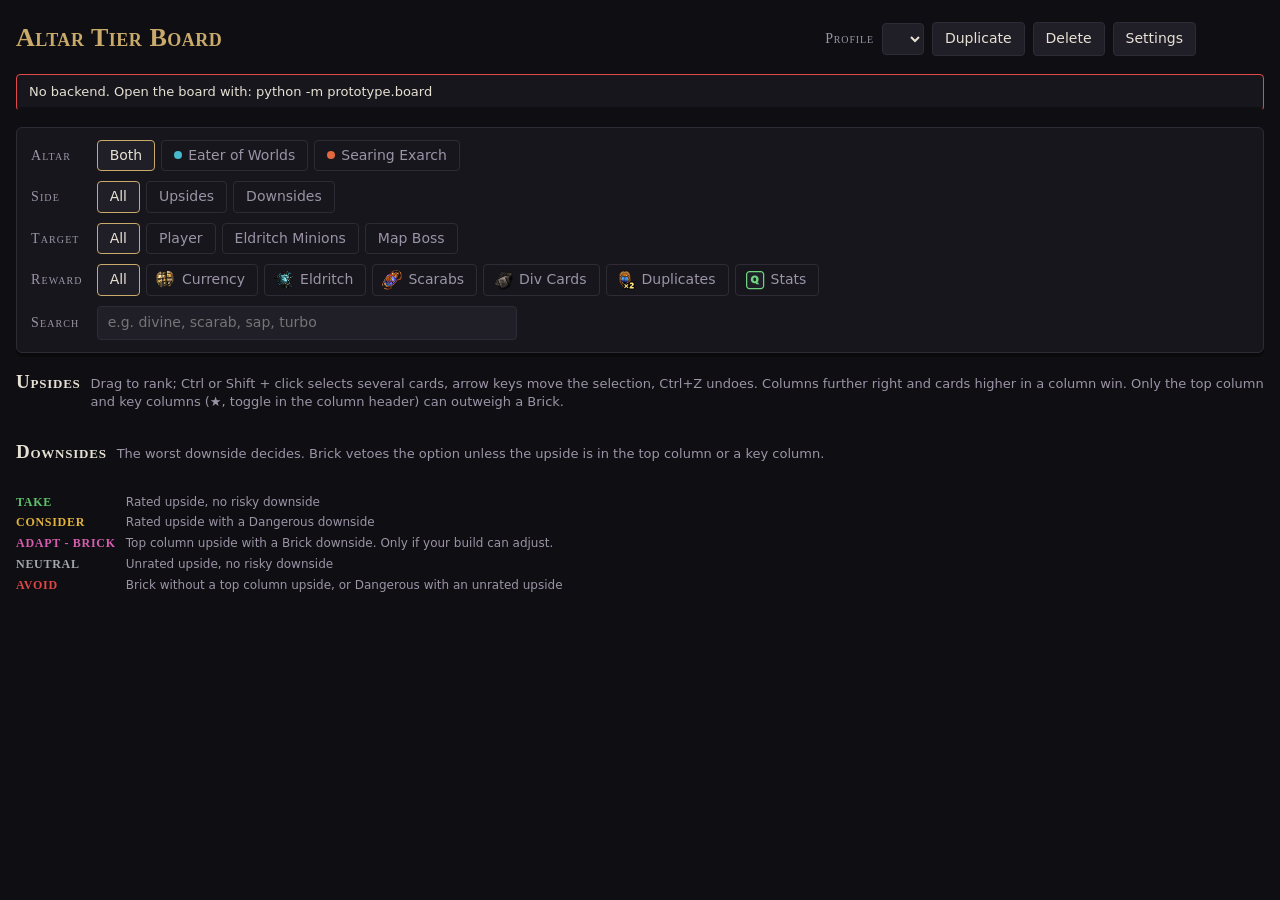
==== commit 47337daf: "App: altar HUD window" ====
--- a/ui/board/index.html
+++ b/ui/board/index.html
@@ -100,12 +100,12 @@
     <span class="lbl">Reward</span>
     <div class="seg" data-filter="reward" title="Upsides only; picking a reward hides the downsides">
       <button type="button" data-v="all" aria-pressed="true">All</button>
-      <button type="button" data-v="currency" aria-pressed="false"><img class="ico" src="../../prototype/assets/mods/chaos-orb.png" alt="">Currency</button>
-      <button type="button" data-v="eldritch" aria-pressed="false"><img class="ico" src="../../prototype/assets/mods/grand-eldritch-ichor.png" alt="">Eldritch</button>
-      <button type="button" data-v="scarab" aria-pressed="false"><img class="ico" src="../../prototype/assets/mods/cartography-scarab.png" alt="">Scarabs</button>
-      <button type="button" data-v="divcard" aria-pressed="false"><img class="ico" src="../../prototype/assets/mods/div-card-div-cards.png" alt="">Div Cards</button>
-      <button type="button" data-v="dup" aria-pressed="false"><img class="ico" src="../../prototype/assets/mods/dup-scarabs.png" alt="">Duplicates</button>
-      <button type="button" data-v="stat" aria-pressed="false"><img class="ico" src="../../prototype/assets/mods/stat-quantity.png" alt="">Stats</button>
+      <button type="button" data-v="currency" aria-pressed="false"><img class="ico" src="../modules/altar/img/mods/chaos-orb.png" alt="">Currency</button>
+      <button type="button" data-v="eldritch" aria-pressed="false"><img class="ico" src="../modules/altar/img/mods/grand-eldritch-ichor.png" alt="">Eldritch</button>
+      <button type="button" data-v="scarab" aria-pressed="false"><img class="ico" src="../modules/altar/img/mods/cartography-scarab.png" alt="">Scarabs</button>
+      <button type="button" data-v="divcard" aria-pressed="false"><img class="ico" src="../modules/altar/img/mods/div-card-div-cards.png" alt="">Div Cards</button>
+      <button type="button" data-v="dup" aria-pressed="false"><img class="ico" src="../modules/altar/img/mods/dup-scarabs.png" alt="">Duplicates</button>
+      <button type="button" data-v="stat" aria-pressed="false"><img class="ico" src="../modules/altar/img/mods/stat-quantity.png" alt="">Stats</button>
     </div>
     <span class="lbl">Search</span>
     <div class="search-row">
--- a/ui/board/board.css
+++ b/ui/board/board.css
@@ -59,7 +59,7 @@
 .seg .ico { width: 20px; height: 20px; object-fit: contain; margin: -3px 6px -3px -3px; vertical-align: middle; }
 .seg .dot { display: inline-block; width: 8px; height: 8px; border-radius: 50%; margin-right: 6px; vertical-align: 1px; }
 /* The filter bar stays at the top while scrolling down to the downsides. */
-.filters.sticky { position: sticky; top: 0; z-index: 20; box-shadow: 0 6px 14px rgb(0 0 0 / .55), 0 -20px 0 var(--bg); }
+.filters.sticky { position: sticky; top: 0; z-index: 20; box-shadow: 0 4px 0 rgb(0 0 0 / .35), 0 -20px 0 var(--bg);   /* no blur: a blurred shadow over scrolling cards costs frames */ }
 .filters .grp { grid-column: 1 / -1; margin: 4px 0 -2px; font-family: var(--font-display); font-variant: small-caps; font-size: 16px; letter-spacing: .06em; color: var(--gold); }
 .filters .grp:not(:first-child) { margin-top: 10px; padding-top: 10px; border-top: 1px solid var(--line); }
 .search-row input { width: 100%; max-width: 420px; }
@@ -117,14 +117,12 @@
 .card .art {
   position: absolute; inset: 0; z-index: 0; pointer-events: none; opacity: var(--card-art);
   background-repeat: no-repeat; background-size: 130% auto; background-position: center 30%;
-  filter: blur(1px) saturate(.8);
-  -webkit-mask-image: radial-gradient(ellipse at 50% 40%, #000 35%, transparent 75%);
-  mask-image: radial-gradient(ellipse at 50% 40%, #000 35%, transparent 75%);
+  /* blur, saturation and the oval fade are baked into the images (tools/gen_board_art): as CSS they made scrolling stutter */
 }
 .card .fr { position: absolute; inset: 0; z-index: 3; border: 2px solid var(--c); border-radius: inherit; pointer-events: none; }
 .card .fr-eater { --c: var(--eater); }
 .card .fr-exarch { --c: var(--exarch); }
-.card:hover .fr { filter: brightness(1.3); }
+.card:hover .fr { border-color: color-mix(in srgb, var(--c) 70%, #fff); }
 .card[data-alt="both"] .art-eater { background-position: 10% 30%; }
 .card[data-alt="both"] .art-exarch { background-position: 90% 30%; }
 .card[data-alt="both"] :is(.art-eater, .fr-eater) { clip-path: polygon(0 0, var(--cut-a) 0, var(--cut-b) 100%, 0 100%); }
